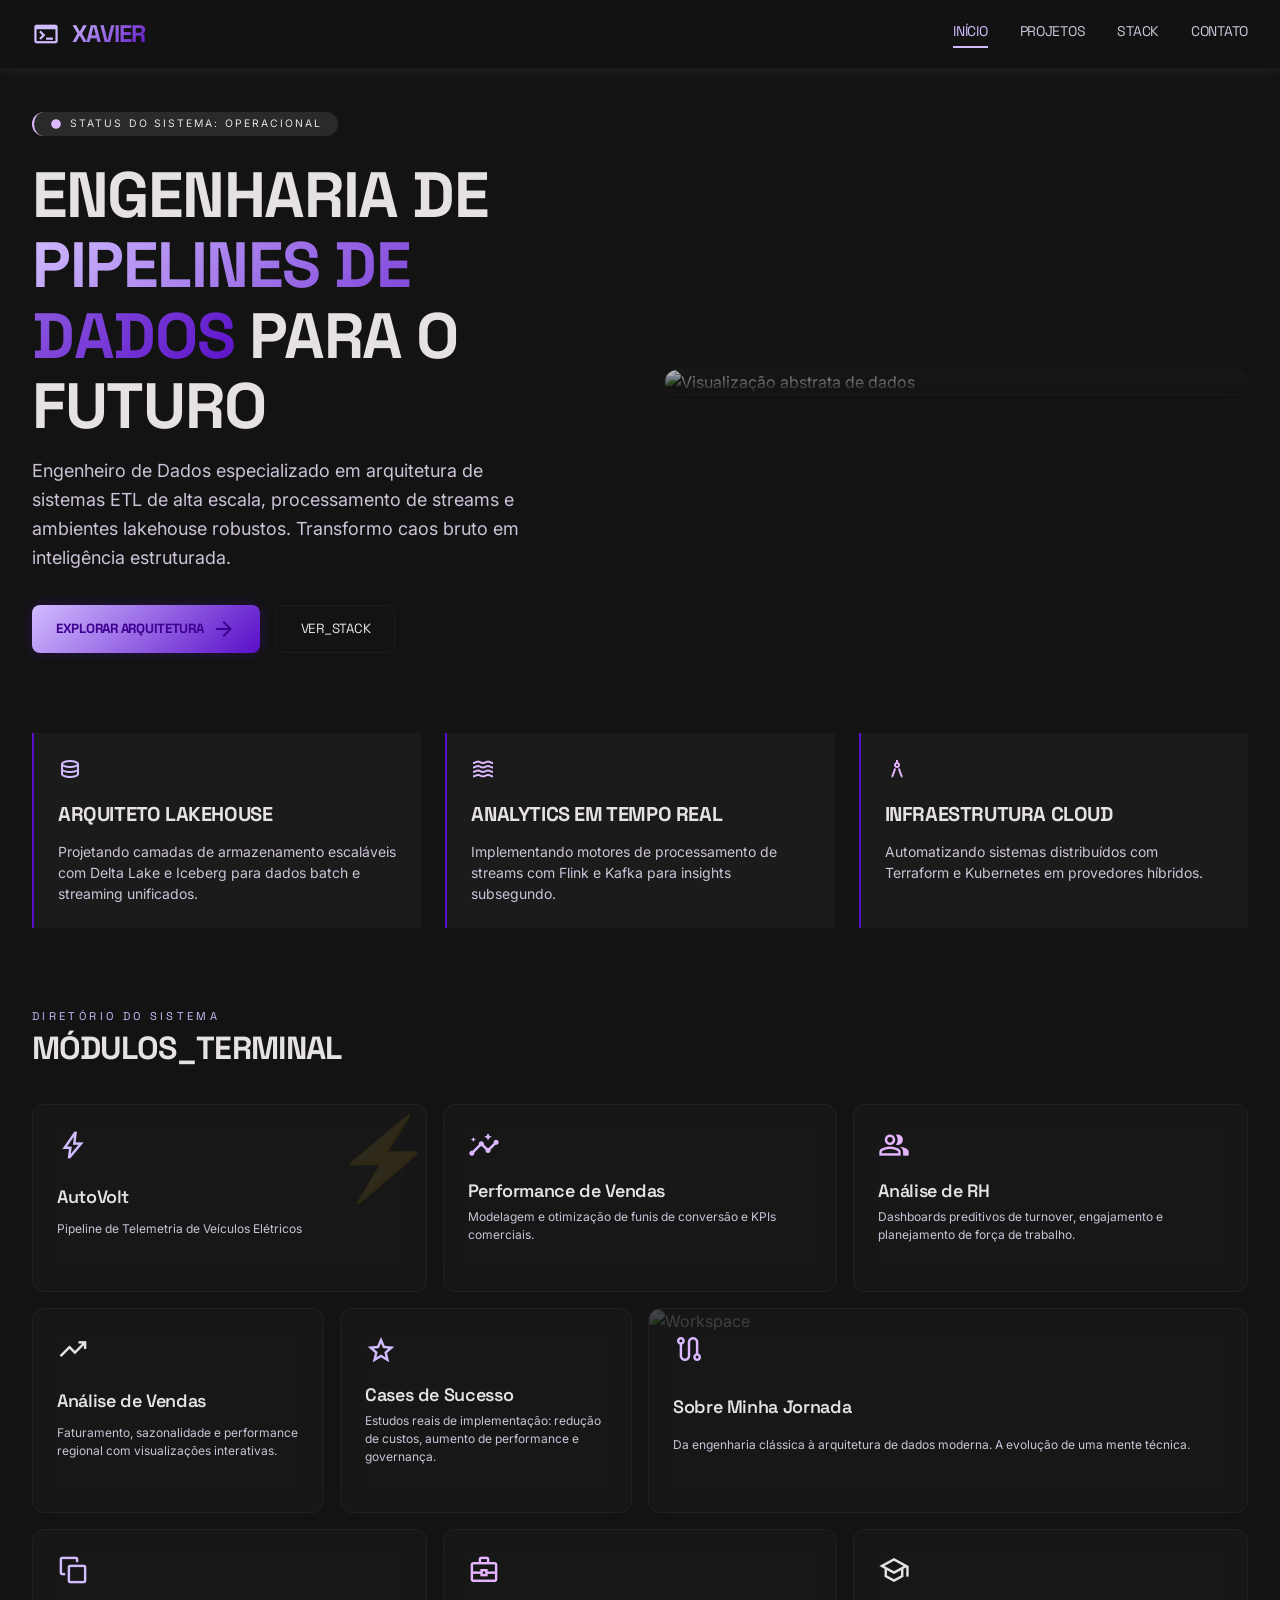
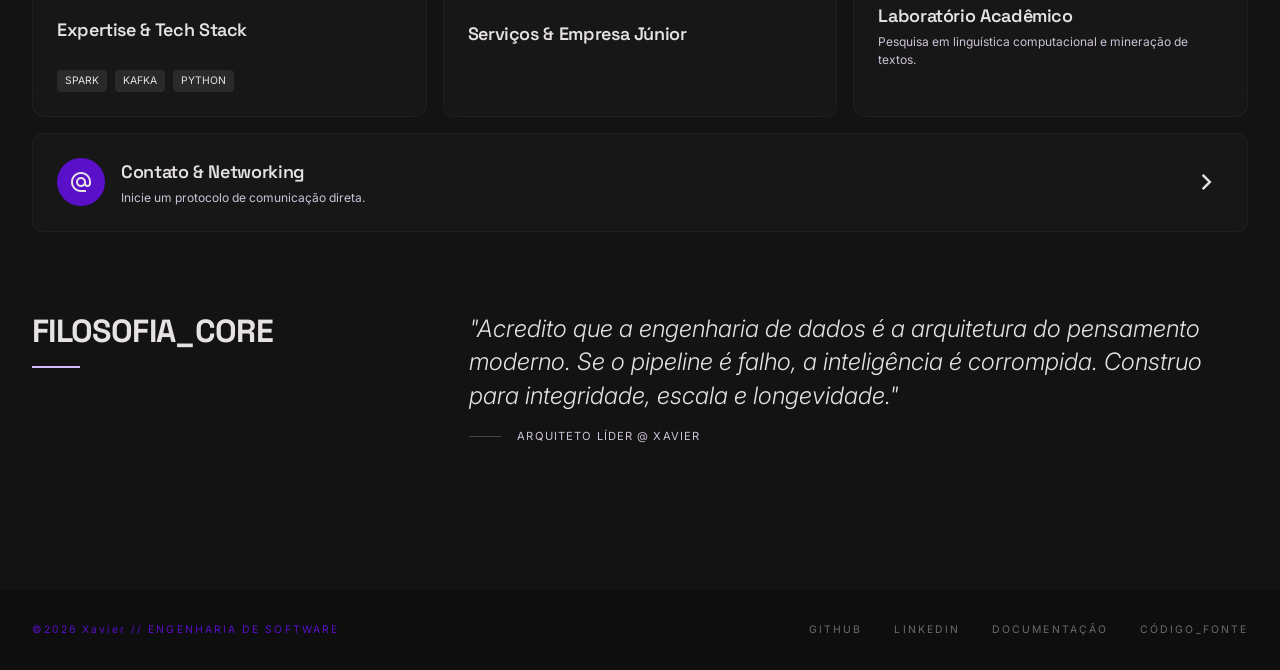
==== pages/index.html @ 24b543d3 "Paginas do portifolio" ====
<!DOCTYPE html>
<html lang="pt-BR" class="dark-theme">
<head>
  <meta charset="UTF-8">
  <meta name="viewport" content="width=device-width, initial-scale=1.0, viewport-fit=cover">
  <title>Xavier // Portfólio de Engenharia de Dados</title>
  <!-- Google Fonts + Material Icons -->
  <link href="https://fonts.googleapis.com/css2?family=Inter:wght@300;400;500;600;700&family=Space+Grotesk:wght@300;400;500;600;700&display=swap" rel="stylesheet">
  <link href="https://fonts.googleapis.com/css2?family=Material+Symbols+Outlined:wght,FILL@100..700,0..1&display=swap" rel="stylesheet">
  <link rel="stylesheet" href="../styles/styles-index.css">
</head>
<body>

  <!-- TOP APP BAR -->
  <header class="top-bar">
    <div class="container">
      <div class="logo-area">
        <span class="material-symbols-outlined neon-icon">terminal</span>
        <span class="logo-text">Xavier</span>
      </div>
      <nav class="desktop-nav">
        <a href="#" class="nav-link active">Início</a>
        <a href="#" class="nav-link">Projetos</a>
        <a href="../pages/stack.html" class="nav-link">Stack</a>
        <a href="#" class="nav-link">Contato</a>
      </nav>
    </div>
  </header>

  <!-- MAIN CONTENT (com espaço para sidebar direita no desktop) -->
  <div class="layout-wrapper">
    <main class="main-content">
      <!-- Hero Section -->
      <section class="hero">
        <div class="hero-text">
          <div class="status-badge">
            <span class="material-symbols-outlined status-dot">circle</span>
            <span>Status do Sistema: Operacional</span>
          </div>
          <h1 class="hero-title">
            ENGENHARIA DE <span class="gradient-text">PIPELINES DE DADOS</span> PARA O FUTURO
          </h1>
          <p class="hero-description">
            Engenheiro de Dados especializado em arquitetura de sistemas ETL de alta escala, processamento de streams e ambientes lakehouse robustos. Transformo caos bruto em inteligência estruturada.
          </p>
          <div class="hero-buttons">
            <button class="btn-primary">
              EXPLORAR ARQUITETURA <span class="material-symbols-outlined">arrow_forward</span>
            </button>
            <button class="btn-secondary">VER_STACK</button>
          </div>
        </div>
        <div class="hero-image">
          <div class="glass-image">
            <img src="https://lh3.googleusercontent.com/aida-public/[base64]" alt="Visualização abstrata de dados">
            <div class="image-overlay"></div>
          </div>
        </div>
      </section>

      <!-- Expertise Cards -->
      <section class="expertise">
        <div class="card-expertise">
          <span class="material-symbols-outlined icon-primary">database</span>
          <h3>ARQUITETO LAKEHOUSE</h3>
          <p>Projetando camadas de armazenamento escaláveis com Delta Lake e Iceberg para dados batch e streaming unificados.</p>
        </div>
        <div class="card-expertise">
          <span class="material-symbols-outlined icon-secondary">waves</span>
          <h3>ANALYTICS EM TEMPO REAL</h3>
          <p>Implementando motores de processamento de streams com Flink e Kafka para insights subsegundo.</p>
        </div>
        <div class="card-expertise">
          <span class="material-symbols-outlined icon-tertiary">architecture</span>
          <h3>INFRAESTRUTURA CLOUD</h3>
          <p>Automatizando sistemas distribuídos com Terraform e Kubernetes em provedores híbridos.</p>
        </div>
      </section>

      <!-- Bento Grid Projects -->
      <section class="bento-section">
        <div class="section-header">
          <div>
            <p class="section-label">Diretório do Sistema</p>
            <h2 class="section-title">MÓDULOS_TERMINAL</h2>
          </div>
        </div>
        <div class="bento-grid">
          <!-- Project 1 - AutoVolt (mantido) -->
          <a href="#" class="bento-card card-1">
            <div class="card-bg-icon">⚡</div>
            <span class="material-symbols-outlined card-icon icon-primary">bolt</span>
            <h4>AutoVolt</h4>
            <p>Pipeline de Telemetria de Veículos Elétricos</p>
            <span class="card-hover-text">EXEC_INIT()</span>
          </a>
          <!-- Project 2 - Análise de Performance de Vendas -->
          <a href="#" class="bento-card card-2">
            <span class="material-symbols-outlined card-icon icon-secondary">insights</span>
            <h4>Performance de Vendas</h4>
            <p>Modelagem e otimização de funis de conversão e KPIs comerciais.</p>
            <span class="card-hover-text">LOAD_ASSETS()</span>
          </a>
          <!-- Project 3 - Análise de RH -->
          <a href="#" class="bento-card card-3">
            <span class="material-symbols-outlined card-icon icon-tertiary">group</span>
            <h4>Análise de RH</h4>
            <p>Dashboards preditivos de turnover, engajamento e planejamento de força de trabalho.</p>
            <span class="card-hover-text">RUN_FLOW()</span>
          </a>
          <!-- Project 4 - Análise de Vendas (geral) -->
          <a href="#" class="bento-card card-4">
            <span class="material-symbols-outlined card-icon">trending_up</span>
            <h4>Análise de Vendas</h4>
            <p>Faturamento, sazonalidade e performance regional com visualizações interativas.</p>
            <span class="card-hover-text">DB_QUERY()</span>
          </a>
          <!-- Project 5 - Cases de Sucesso -->
          <a href="#" class="bento-card card-5">
            <span class="material-symbols-outlined card-icon icon-primary">star</span>
            <h4>Cases de Sucesso</h4>
            <p>Estudos reais de implementação: redução de custos, aumento de performance e governança.</p>
            <span class="card-hover-text">EXP_MODE()</span>
          </a>
          <!-- About Journey (large) -->
          <a href="#" class="bento-card card-6">
            <img src="https://lh3.googleusercontent.com/aida-public/[base64]" alt="Workspace" class="card-bg-img">
            <span class="material-symbols-outlined card-icon icon-secondary">route</span>
            <h4>Sobre Minha Jornada</h4>
            <p>Da engenharia clássica à arquitetura de dados moderna. A evolução de uma mente técnica.</p>
            <span class="card-hover-text">READ_HISTORY()</span>
          </a>
          <!-- Tech Stack -->
          <a href="../pages/stack.html" class="bento-card card-7">
            <span class="material-symbols-outlined card-icon icon-primary">stack</span>
            <h4>Expertise & Tech Stack</h4>
            <div class="tech-tags">
              <span>SPARK</span><span>KAFKA</span><span>PYTHON</span>
            </div>
          </a>
          <!-- Junior Enterprise -->
          <a href="#" class="bento-card card-8">
            <span class="material-symbols-outlined card-icon icon-tertiary">business_center</span>
            <h4>Serviços & Empresa Júnior</h4>
            <span class="card-hover-text">B2B_CONSULTING()</span>
          </a>
          <!-- Academic Lab -->
          <a href="#" class="bento-card card-9">
            <span class="material-symbols-outlined card-icon">school</span>
            <h4>Laboratório Acadêmico</h4>
            <p>Pesquisa em linguística computacional e mineração de textos.</p>
            <span class="card-hover-text">THESIS_01()</span>
          </a>
          <!-- Contact (full width) -->
          <a href="#" class="bento-card card-10">
            <div class="contact-block">
              <div class="contact-icon-bg">
                <span class="material-symbols-outlined">alternate_email</span>
              </div>
              <div>
                <h4>Contato & Networking</h4>
                <p>Inicie um protocolo de comunicação direta.</p>
              </div>
            </div>
            <span class="material-symbols-outlined arrow-icon">chevron_right</span>
          </a>
        </div>
      </section>

      <!-- Personal Statement -->
      <section class="statement">
        <div class="statement-left">
          <h3>FILOSOFIA_CORE</h3>
          <div class="divider"></div>
        </div>
        <div class="statement-right">
          <p class="quote">"Acredito que a engenharia de dados é a arquitetura do pensamento moderno. Se o pipeline é falho, a inteligência é corrompida. Construo para integridade, escala e longevidade."</p>
          <div class="signature">
            <span class="line"></span>
            Arquiteto Líder @ XAVIER
          </div>
        </div>
      </section>
    </main>

  </div>

  <!-- FOOTER -->
  <footer class="footer">
    <div class="footer-container">
      <div class="copyright">©2026 Xavier // ENGENHARIA DE SOFTWARE</div>
      <div class="footer-links">
        <a href="#">GitHub</a>
        <a href="#">LinkedIn</a>
        <a href="#">Documentação</a>
        <a href="#">Código_Fonte</a>
      </div>
    </div>
  </footer>

</body>
</html>
---- styles/styles-index.css ----
/* ===== NEON_ARCHITECT - DESIGN SYSTEM ===== */
* {
  margin: 0;
  padding: 0;
  box-sizing: border-box;
}

:root {
  --background: #131313;
  --on-surface: #e5e2e1;
  --surface-variant: #353534;
  --surface-container: #201f1f;
  --surface-container-high: #2a2a2a;
  --surface-container-low: #1c1b1b;
  --surface-container-lowest: #0e0e0e;
  --primary: #d1bcff;
  --primary-container: #5a0fc8;
  --secondary: #dcb8ff;
  --tertiary: #e5b5ff;
  --outline-variant: #4a4455;
  --outline: #958da0;
  --on-surface-variant: #ccc3d7;
  --on-primary: #3d0090;
  --on-secondary: #480081;
  --error: #ffb4ab;
}

body {
  background-color: var(--background);
  color: var(--on-surface);
  font-family: 'Inter', sans-serif;
  line-height: 1.5;
  overflow-x: hidden;
}

h1, h2, h3, h4, .logo-text, .nav-link, .section-label, .btn-primary, .btn-secondary {
  font-family: 'Space Grotesk', monospace;
  letter-spacing: -0.02em;
}

/* ===== TOP BAR ===== */
.top-bar {
  position: fixed;
  top: 0;
  width: 100%;
  z-index: 100;
  background: rgba(19, 19, 19, 0.8);
  backdrop-filter: blur(12px);
  border-bottom: 1px solid rgba(74, 68, 85, 0.2);
  box-shadow: 0 0 15px rgba(220, 184, 255, 0.1);
}

.container {
  max-width: 1280px;
  margin: 0 auto;
  display: flex;
  justify-content: space-between;
  align-items: center;
  padding: 1rem 2rem;
}

.logo-area {
  display: flex;
  align-items: center;
  gap: 0.75rem;
}

.neon-icon {
  color: var(--primary);
  font-size: 1.75rem;
}

.logo-text {
  font-size: 1.5rem;
  font-weight: 700;
  background: linear-gradient(135deg, var(--primary), var(--primary-container));
  background-clip: text;
  -webkit-background-clip: text;
  color: transparent;
  text-transform: uppercase;
  letter-spacing: -0.03em;
}

.desktop-nav {
  display: flex;
  gap: 2rem;
}

.nav-link {
  color: var(--on-surface-variant);
  text-decoration: none;
  font-size: 0.875rem;
  text-transform: uppercase;
  transition: color 0.2s;
}

.nav-link.active {
  color: var(--primary);
  border-bottom: 2px solid var(--primary);
  padding-bottom: 0.25rem;
}

.nav-link:hover {
  color: var(--primary);
}

.menu-button {
  background: transparent;
  border: 1px solid rgba(74, 68, 85, 0.2);
  padding: 0.25rem 1rem;
  border-radius: 0.25rem;
  color: var(--primary);
  font-family: 'Space Grotesk', monospace;
  font-size: 0.75rem;
  text-transform: uppercase;
  cursor: pointer;
  transition: all 0.2s;
}

.menu-button:hover {
  background: rgba(42, 42, 42, 0.5);
}

.mobile-menu-icon {
  display: none;
  background: none;
  border: none;
  color: var(--primary);
  cursor: pointer;
}

/* ===== LAYOUT (with sidebar) ===== */
.layout-wrapper {
  display: flex;
  max-width: 1600px;
  margin: 0 auto;
  padding-top: 5rem;
  position: relative;
}

.main-content {
  flex: 1;
  padding: 2rem 2rem 4rem;
  transition: margin-right 0.3s;
}

/* ===== SIDEBAR (right) ===== */
.sidebar {
  width: 320px;
  background: var(--surface-container-lowest);
  border-left: 1px solid rgba(74, 68, 85, 0.2);
  height: calc(100vh - 5rem);
  position: sticky;
  top: 5rem;
  overflow-y: auto;
  transition: transform 0.3s cubic-bezier(0.2, 0.9, 0.4, 1.1);
}

.sidebar-inner {
  padding: 2rem;
  height: 100%;
  display: flex;
  flex-direction: column;
}

.sidebar-header {
  display: flex;
  justify-content: space-between;
  align-items: center;
  margin-bottom: 2rem;
}

.sidebar-header h2 {
  color: var(--primary);
  font-size: 0.9rem;
  letter-spacing: 0.1em;
  font-weight: bold;
}

.close-sidebar {
  color: var(--outline);
  cursor: pointer;
  display: none;
}

.sidebar-nav {
  flex: 1;
  display: flex;
  flex-direction: column;
  gap: 0.5rem;
}

.sidebar-link {
  display: flex;
  align-items: center;
  gap: 1rem;
  padding: 0.75rem 1rem;
  color: var(--on-surface-variant);
  text-decoration: none;
  font-size: 0.7rem;
  text-transform: uppercase;
  letter-spacing: 0.05em;
  transition: all 0.2s;
  border-radius: 0.25rem;
}

.sidebar-link:hover {
  background: var(--surface-container-low);
  padding-left: 1.5rem;
}

.sidebar-link.active {
  background: var(--surface-container-high);
  color: var(--primary);
  border-left: 3px solid var(--secondary);
}

.sidebar-footer {
  margin-top: auto;
  padding-top: 1.5rem;
  border-top: 1px solid rgba(74, 68, 85, 0.1);
}

.session-box {
  background: var(--surface-container-lowest);
  padding: 1rem;
  border-radius: 0.5rem;
  border: 1px solid rgba(74, 68, 85, 0.1);
}

.session-box p {
  font-size: 0.65rem;
  color: var(--on-surface-variant);
  margin-bottom: 0.5rem;
}

.session-status {
  display: flex;
  align-items: center;
  gap: 0.5rem;
  font-family: monospace;
  font-size: 0.7rem;
  color: var(--primary);
}

.green-dot {
  width: 8px;
  height: 8px;
  background: #10b981;
  border-radius: 50%;
  box-shadow: 0 0 6px #10b981;
}

/* ===== HERO SECTION ===== */
.hero {
  display: grid;
  grid-template-columns: 1fr 1fr;
  gap: 3rem;
  margin-bottom: 5rem;
  align-items: center;
}

.status-badge {
  display: inline-flex;
  align-items: center;
  gap: 0.5rem;
  background: var(--surface-container-high);
  padding: 0.25rem 1rem;
  border-radius: 999px;
  border-left: 2px solid var(--secondary);
  margin-bottom: 1.5rem;
  font-size: 0.65rem;
  text-transform: uppercase;
  letter-spacing: 0.2em;
}

.status-dot {
  font-size: 0.75rem;
  color: var(--secondary);
  font-variation-settings: 'FILL' 1;
}

.hero-title {
  font-size: clamp(2.5rem, 6vw, 4rem);
  font-weight: 700;
  line-height: 1.1;
  letter-spacing: -0.02em;
  margin-bottom: 1rem;
}

.gradient-text {
  background: linear-gradient(135deg, var(--primary), var(--primary-container));
  background-clip: text;
  -webkit-background-clip: text;
  color: transparent;
}

.hero-description {
  font-size: 1.125rem;
  color: var(--on-surface-variant);
  max-width: 90%;
  margin-bottom: 2rem;
  line-height: 1.6;
}

.hero-buttons {
  display: flex;
  gap: 1rem;
  flex-wrap: wrap;
}

.btn-primary {
  background: linear-gradient(135deg, var(--primary), var(--primary-container));
  color: var(--on-primary);
  border: none;
  padding: 0.75rem 1.5rem;
  border-radius: 0.5rem;
  font-weight: bold;
  display: flex;
  align-items: center;
  gap: 0.5rem;
  cursor: pointer;
  transition: transform 0.1s;
  box-shadow: 0 0 12px rgba(90, 15, 200, 0.3);
}

.btn-primary:active {
  transform: scale(0.98);
}

.btn-secondary {
  background: transparent;
  border: 1px solid rgba(74, 68, 85, 0.2);
  padding: 0.75rem 1.5rem;
  border-radius: 0.5rem;
  color: var(--on-surface);
  cursor: pointer;
  transition: all 0.2s;
}

.btn-secondary:hover {
  background: rgba(255, 255, 255, 0.05);
}

.glass-image {
  position: relative;
  border-radius: 1rem;
  overflow: hidden;
  background: rgba(32, 31, 31, 0.4);
  backdrop-filter: blur(12px);
  border: 1px solid rgba(74, 68, 85, 0.1);
}

.glass-image img {
  width: 100%;
  height: auto;
  display: block;
  mix-blend-mode: lighten;
  opacity: 0.8;
  transition: transform 0.5s;
}

.glass-image:hover img {
  transform: scale(1.05);
}

.image-overlay {
  position: absolute;
  inset: 0;
  background: linear-gradient(to top, var(--background), transparent);
}

/* Expertise Cards */
.expertise {
  display: grid;
  grid-template-columns: repeat(3, 1fr);
  gap: 1.5rem;
  margin-bottom: 5rem;
}

.card-expertise {
  background: var(--surface-container-low);
  padding: 1.5rem;
  border-left: 2px solid var(--primary-container);
}

.card-expertise h3 {
  font-size: 1.25rem;
  margin: 0.75rem 0;
}

.card-expertise p {
  font-size: 0.875rem;
  color: var(--on-surface-variant);
}

.icon-primary { color: var(--primary); }
.icon-secondary { color: var(--secondary); }
.icon-tertiary { color: var(--tertiary); }

/* Bento Grid */
.bento-section {
  margin-bottom: 5rem;
}

.section-header {
  margin-bottom: 2rem;
}

.section-label {
  font-size: 0.7rem;
  letter-spacing: 0.3em;
  color: var(--primary);
  text-transform: uppercase;
}

.section-title {
  font-size: 2rem;
  font-weight: 700;
}

.bento-grid {
  display: grid;
  grid-template-columns: repeat(12, 1fr);
  gap: 1rem;
  auto-rows: minmax(180px, auto);
}

.bento-card {
  background: rgba(32, 31, 31, 0.4);
  backdrop-filter: blur(12px);
  border: 1px solid rgba(74, 68, 85, 0.2);
  border-radius: 0.75rem;
  padding: 1.5rem;
  text-decoration: none;
  color: inherit;
  transition: all 0.25s;
  position: relative;
  overflow: hidden;
  display: flex;
  flex-direction: column;
  justify-content: space-between;
}

.bento-card:hover {
  border-color: rgba(209, 188, 255, 0.5);
  box-shadow: 0 0 15px rgba(220, 184, 255, 0.15);
}

.card-1 { grid-column: span 4; }
.card-2 { grid-column: span 4; }
.card-3 { grid-column: span 4; }
.card-4 { grid-column: span 3; }
.card-5 { grid-column: span 3; }
.card-6 { grid-column: span 6; position: relative; }
.card-7 { grid-column: span 4; }
.card-8 { grid-column: span 4; }
.card-9 { grid-column: span 4; }
.card-10 { grid-column: span 12; flex-direction: row; align-items: center; }

.card-icon {
  font-size: 2rem;
  margin-bottom: 1rem;
}

.bento-card h4 {
  font-size: 1.125rem;
  font-weight: 600;
  margin-bottom: 0.25rem;
}

.bento-card p {
  font-size: 0.75rem;
  color: var(--on-surface-variant);
}

.card-hover-text {
  font-size: 0.6rem;
  text-transform: uppercase;
  letter-spacing: 0.1em;
  opacity: 0;
  transition: opacity 0.2s;
  margin-top: 0.5rem;
}

.bento-card:hover .card-hover-text {
  opacity: 1;
}

.card-bg-icon {
  position: absolute;
  right: -0.5rem;
  top: -0.5rem;
  font-size: 5rem;
  opacity: 0.1;
}

.card-bg-img {
  position: absolute;
  inset: 0;
  width: 100%;
  height: 100%;
  object-fit: cover;
  opacity: 0.2;
  transition: transform 0.5s;
  z-index: 0;
}

.bento-card:hover .card-bg-img {
  transform: scale(1.05);
}

.tech-tags {
  display: flex;
  gap: 0.5rem;
  margin-top: 0.5rem;
}
.tech-tags span {
  background: var(--surface-container-high);
  padding: 0.2rem 0.5rem;
  font-size: 0.65rem;
  border-radius: 0.25rem;
}

.contact-block {
  display: flex;
  align-items: center;
  gap: 1rem;
}

.contact-icon-bg {
  width: 3rem;
  height: 3rem;
  background: var(--primary-container);
  border-radius: 999px;
  display: flex;
  align-items: center;
  justify-content: center;
}

.arrow-icon {
  margin-left: auto;
  font-size: 2rem;
  transition: transform 0.2s;
}

.bento-card:hover .arrow-icon {
  transform: translateX(0.5rem);
}

/* Statement */
.statement {
  display: grid;
  grid-template-columns: 1fr 2fr;
  gap: 3rem;
  margin-bottom: 3rem;
}

.statement-left h3 {
  font-size: 2rem;
  font-weight: 700;
  line-height: 1.2;
}

.divider {
  width: 3rem;
  height: 2px;
  background: var(--primary);
  margin-top: 1rem;
}

.quote {
  font-size: 1.5rem;
  font-style: italic;
  font-weight: 300;
  color: var(--on-surface);
  line-height: 1.4;
  margin-bottom: 1rem;
}

.signature {
  display: flex;
  align-items: center;
  gap: 1rem;
  font-size: 0.7rem;
  text-transform: uppercase;
  letter-spacing: 0.1em;
  color: var(--on-surface-variant);
}

.signature .line {
  width: 2rem;
  height: 1px;
  background: var(--outline-variant);
}

/* Footer */
.footer {
  background: var(--surface-container-lowest);
  border-top: 1px solid rgba(74, 68, 85, 0.1);
  padding: 2rem 0;
  margin-top: 2rem;
}

.footer-container {
  max-width: 1280px;
  margin: 0 auto;
  display: flex;
  justify-content: space-between;
  align-items: center;
  padding: 0 2rem;
  flex-wrap: wrap;
  gap: 1rem;
}

.copyright {
  color: var(--primary-container);
  font-size: 0.65rem;
  letter-spacing: 0.2em;
}

.footer-links {
  display: flex;
  gap: 2rem;
}
.footer-links a {
  color: #6b6b6b;
  text-decoration: none;
  font-size: 0.65rem;
  text-transform: uppercase;
  letter-spacing: 0.2em;
  transition: color 0.2s;
}
.footer-links a:hover {
  color: var(--secondary);
}

/* Drawer Overlay */
.drawer-overlay {
  position: fixed;
  inset: 0;
  background: rgba(0,0,0,0.6);
  backdrop-filter: blur(3px);
  z-index: 200;
  display: none;
}

.drawer-overlay.active {
  display: block;
}

/* Responsive */
@media (max-width: 1024px) {
  .sidebar {
    position: fixed;
    right: 0;
    top: 0;
    height: 100vh;
    z-index: 300;
    transform: translateX(100%);
    box-shadow: -5px 0 30px rgba(0,0,0,0.5);
  }
  .sidebar.open {
    transform: translateX(0);
  }
  .close-sidebar {
    display: block;
  }
  .desktop-nav {
    display: none;
  }
  .mobile-menu-icon {
    display: block;
  }
  .menu-button {
    display: none;
  }
  .hero {
    grid-template-columns: 1fr;
  }
  .bento-grid {
    grid-template-columns: repeat(6, 1fr);
  }
  .card-1, .card-2, .card-3, .card-4, .card-5, .card-6, .card-7, .card-8, .card-9 {
    grid-column: span 3;
  }
  .card-10 {
    grid-column: span 6;
  }
  .statement {
    grid-template-columns: 1fr;
    gap: 1.5rem;
  }
  .expertise {
    grid-template-columns: 1fr;
  }
}

@media (max-width: 768px) {
  .bento-grid {
    grid-template-columns: 1fr;
  }
  .bento-card {
    grid-column: span 1 !important;
  }
  .container {
    padding: 0.75rem 1rem;
  }
  .main-content {
    padding: 1rem;
  }
  .hero-title {
    font-size: 2rem;
  }
}
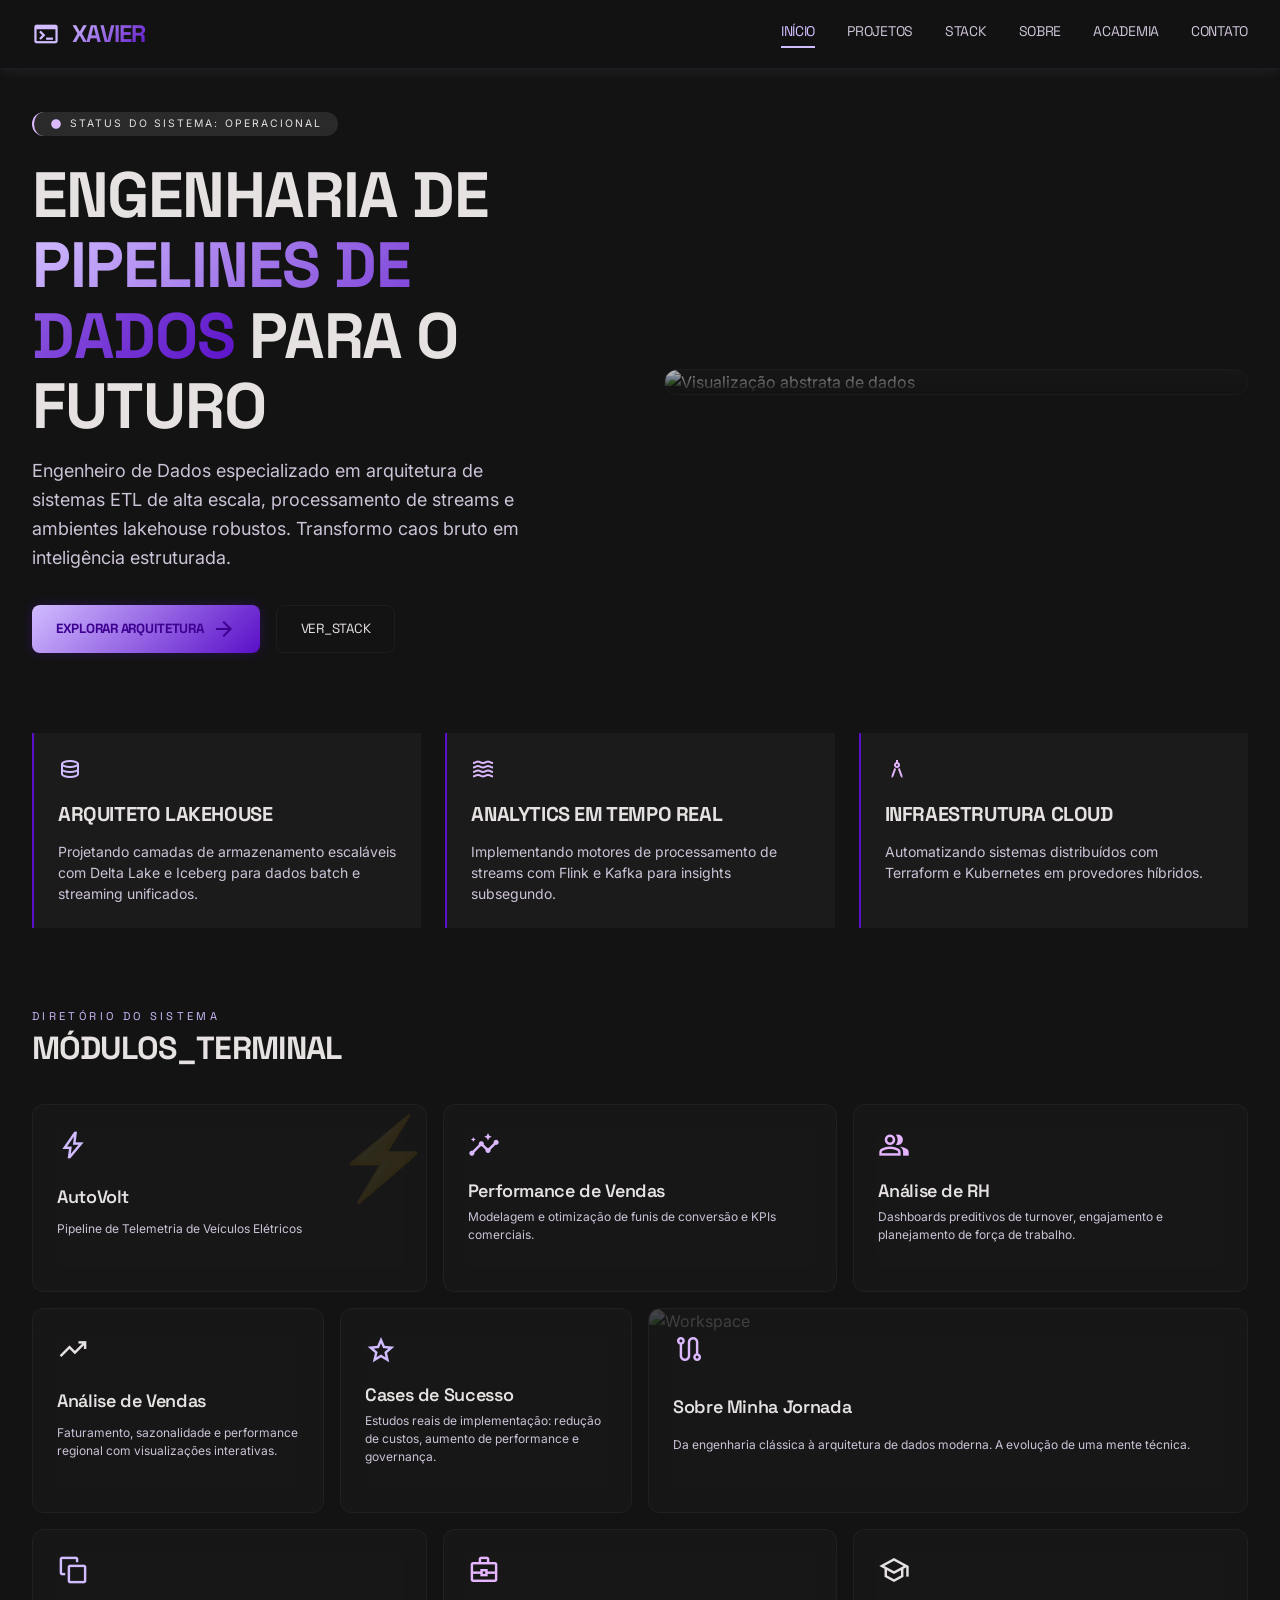
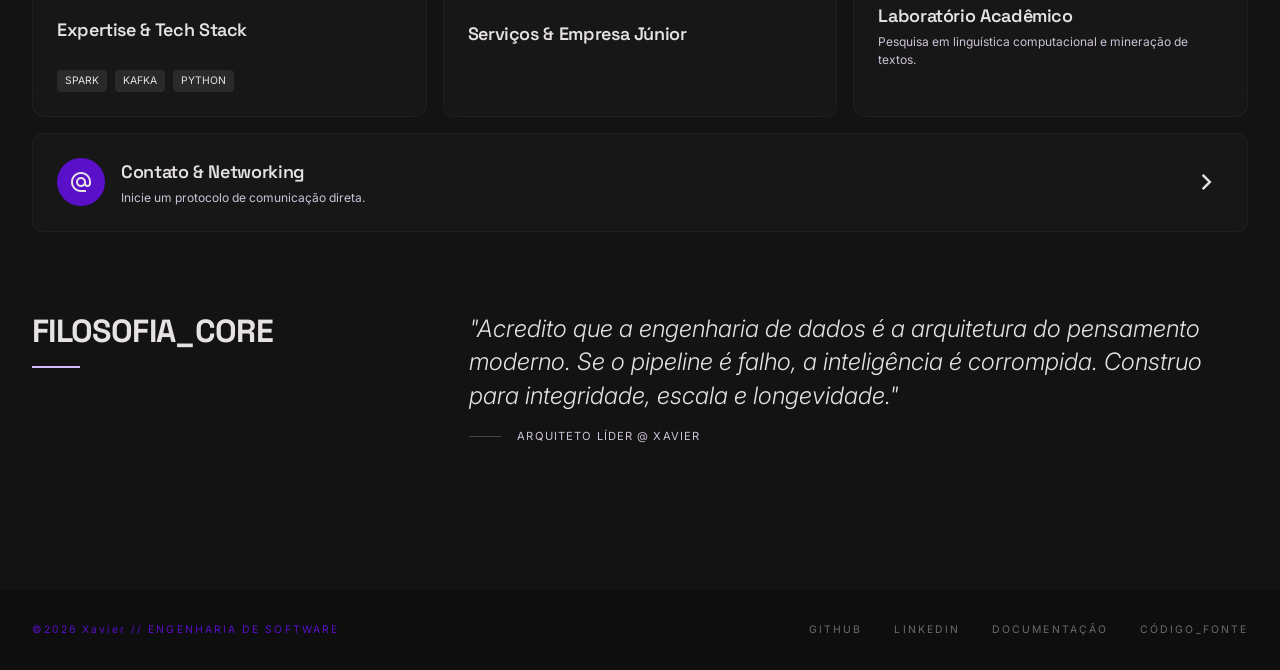
==== commit 83c8232c: "Padronização navbar top-bar (page sobre quebrou)" ====
--- a/pages/index.html
+++ b/pages/index.html
@@ -8,6 +8,7 @@
   <link href="https://fonts.googleapis.com/css2?family=Inter:wght@300;400;500;600;700&family=Space+Grotesk:wght@300;400;500;600;700&display=swap" rel="stylesheet">
   <link href="https://fonts.googleapis.com/css2?family=Material+Symbols+Outlined:wght,FILL@100..700,0..1&display=swap" rel="stylesheet">
   <link rel="stylesheet" href="../styles/styles-index.css">
+  <link rel="stylesheet" href="../styles/styles-navbar-top.css">
 </head>
 <body>
 
@@ -19,10 +20,12 @@
         <span class="logo-text">Xavier</span>
       </div>
       <nav class="desktop-nav">
-        <a href="#" class="nav-link active">Início</a>
-        <a href="#" class="nav-link">Projetos</a>
-        <a href="../pages/stack.html" class="nav-link">Stack</a>
-        <a href="#" class="nav-link">Contato</a>
+        <a href="index.html" class="nav-link active">Início</a>
+        <a href="cases.html" class="nav-link">Projetos</a>
+        <a href="stack.html" class="nav-link">Stack</a>
+        <a href="about.html" class="nav-link">Sobre</a>
+        <a href="academic.html" class="nav-link">Academia</a>
+        <a href="contact.html" class="nav-link">Contato</a>
       </nav>
     </div>
   </header>
--- a/styles/styles-index.css
+++ b/styles/styles-index.css
@@ -38,96 +38,6 @@
   letter-spacing: -0.02em;
 }
 
-/* ===== TOP BAR ===== */
-.top-bar {
-  position: fixed;
-  top: 0;
-  width: 100%;
-  z-index: 100;
-  background: rgba(19, 19, 19, 0.8);
-  backdrop-filter: blur(12px);
-  border-bottom: 1px solid rgba(74, 68, 85, 0.2);
-  box-shadow: 0 0 15px rgba(220, 184, 255, 0.1);
-}
-
-.container {
-  max-width: 1280px;
-  margin: 0 auto;
-  display: flex;
-  justify-content: space-between;
-  align-items: center;
-  padding: 1rem 2rem;
-}
-
-.logo-area {
-  display: flex;
-  align-items: center;
-  gap: 0.75rem;
-}
-
-.neon-icon {
-  color: var(--primary);
-  font-size: 1.75rem;
-}
-
-.logo-text {
-  font-size: 1.5rem;
-  font-weight: 700;
-  background: linear-gradient(135deg, var(--primary), var(--primary-container));
-  background-clip: text;
-  -webkit-background-clip: text;
-  color: transparent;
-  text-transform: uppercase;
-  letter-spacing: -0.03em;
-}
-
-.desktop-nav {
-  display: flex;
-  gap: 2rem;
-}
-
-.nav-link {
-  color: var(--on-surface-variant);
-  text-decoration: none;
-  font-size: 0.875rem;
-  text-transform: uppercase;
-  transition: color 0.2s;
-}
-
-.nav-link.active {
-  color: var(--primary);
-  border-bottom: 2px solid var(--primary);
-  padding-bottom: 0.25rem;
-}
-
-.nav-link:hover {
-  color: var(--primary);
-}
-
-.menu-button {
-  background: transparent;
-  border: 1px solid rgba(74, 68, 85, 0.2);
-  padding: 0.25rem 1rem;
-  border-radius: 0.25rem;
-  color: var(--primary);
-  font-family: 'Space Grotesk', monospace;
-  font-size: 0.75rem;
-  text-transform: uppercase;
-  cursor: pointer;
-  transition: all 0.2s;
-}
-
-.menu-button:hover {
-  background: rgba(42, 42, 42, 0.5);
-}
-
-.mobile-menu-icon {
-  display: none;
-  background: none;
-  border: none;
-  color: var(--primary);
-  cursor: pointer;
-}
 
 /* ===== LAYOUT (with sidebar) ===== */
 .layout-wrapper {
--- a/styles/styles-navbar-top.css
+++ b/styles/styles-navbar-top.css
@@ -0,0 +1,89 @@
+/* ===== TOP BAR PADRÃO ===== */
+.top-bar {
+  position: fixed;
+  top: 0;
+  width: 100%;
+  z-index: 100;
+  background: rgba(19, 19, 19, 0.8);
+  backdrop-filter: blur(12px);
+  border-bottom: 1px solid rgba(74, 68, 85, 0.2);
+  box-shadow: 0 0 15px rgba(220, 184, 255, 0.1);
+}
+
+.container {
+  max-width: 1280px;
+  margin: 0 auto;
+  display: flex;
+  justify-content: space-between;
+  align-items: center;
+  padding: 1rem 2rem;
+}
+
+.logo-area {
+  display: flex;
+  align-items: center;
+  gap: 0.75rem;
+}
+
+.neon-icon {
+  color: var(--primary);
+  font-size: 1.75rem;
+}
+
+.logo-text {
+  font-size: 1.5rem;
+  font-weight: 700;
+  background: linear-gradient(135deg, var(--primary), var(--primary-container));
+  background-clip: text;
+  -webkit-background-clip: text;
+  color: transparent;
+  text-transform: uppercase;
+  letter-spacing: -0.03em;
+  font-family: 'Space Grotesk', monospace;
+}
+
+.desktop-nav {
+  display: flex;
+  gap: 2rem;
+}
+
+.nav-link {
+  color: var(--on-surface-variant);
+  text-decoration: none;
+  font-size: 0.875rem;
+  text-transform: uppercase;
+  font-family: 'Space Grotesk', monospace;
+  transition: color 0.2s;
+}
+
+.nav-link.active {
+  color: var(--primary);
+  border-bottom: 2px solid var(--primary);
+  padding-bottom: 0.25rem;
+}
+
+.nav-link:hover {
+  color: var(--primary);
+}
+
+/* Botão mobile (menu sanduíche) – opcional, mas recomendado */
+.mobile-menu-icon {
+  display: none;
+  background: none;
+  border: none;
+  color: var(--primary);
+  cursor: pointer;
+}
+
+/* Responsivo */
+@media (max-width: 1024px) {
+  .desktop-nav {
+    display: none;
+  }
+  .mobile-menu-icon {
+    display: block;
+  }
+  .container {
+    padding: 0.75rem 1rem;
+  }
+}
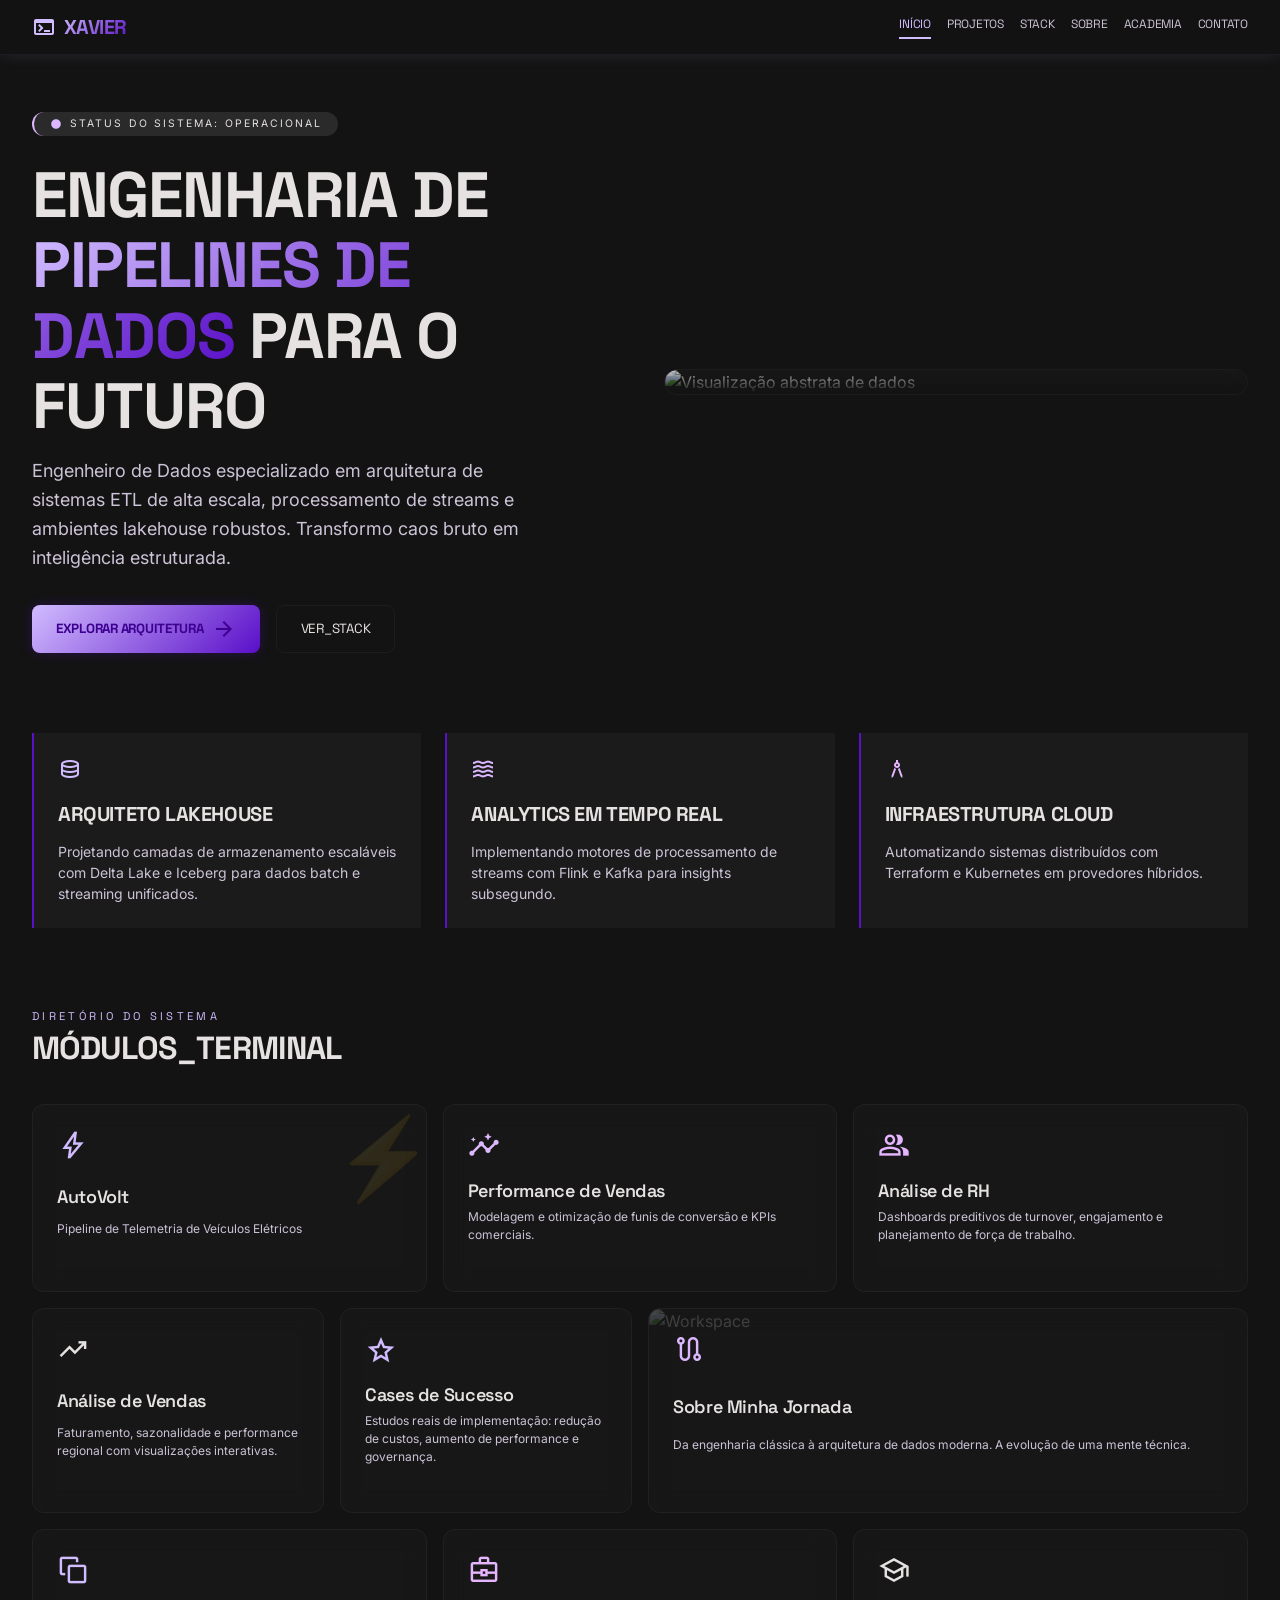
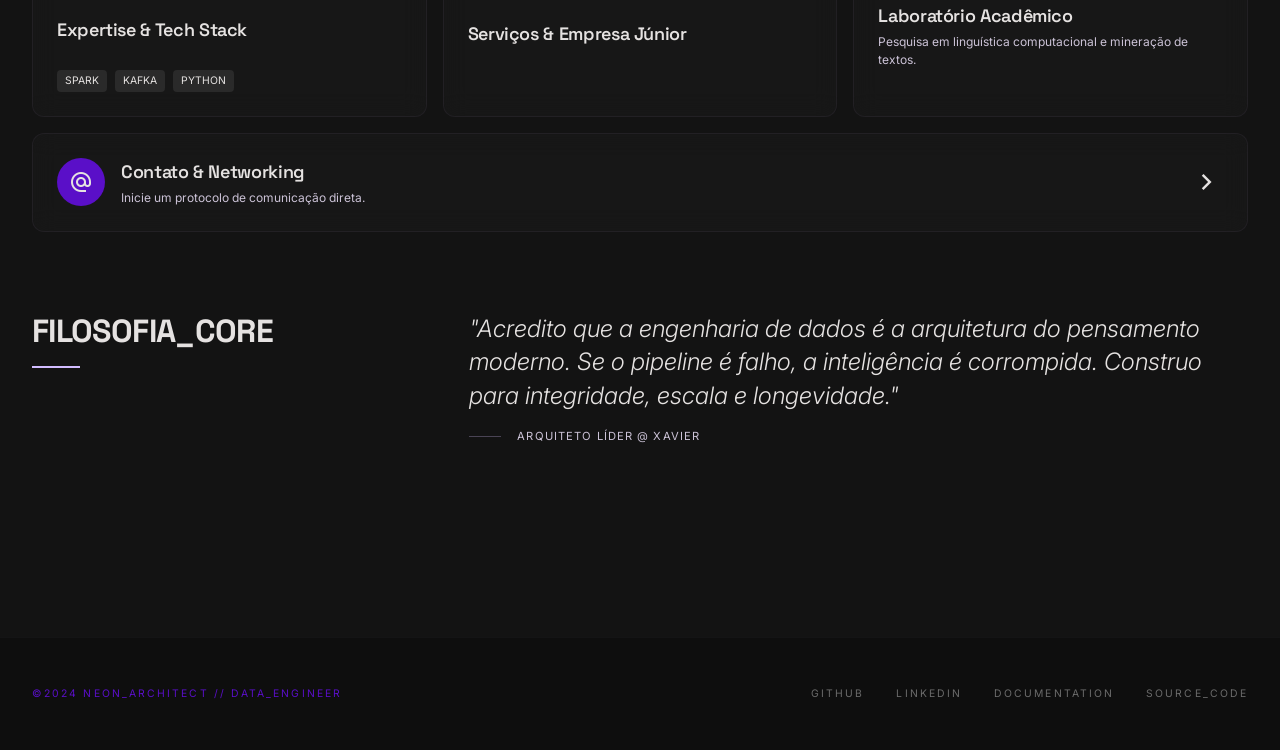
==== commit 3ad0e5eb: "padronização footer" ====
--- a/pages/index.html
+++ b/pages/index.html
@@ -9,6 +9,7 @@
   <link href="https://fonts.googleapis.com/css2?family=Material+Symbols+Outlined:wght,FILL@100..700,0..1&display=swap" rel="stylesheet">
   <link rel="stylesheet" href="../styles/styles-index.css">
   <link rel="stylesheet" href="../styles/styles-navbar-top.css">
+  <link rel="stylesheet" href="../styles/styles-footer.css">
 </head>
 <body>
 
@@ -191,12 +192,12 @@
   <!-- FOOTER -->
   <footer class="footer">
     <div class="footer-container">
-      <div class="copyright">©2026 Xavier // ENGENHARIA DE SOFTWARE</div>
+      <div class="copyright">©2024 NEON_ARCHITECT // DATA_ENGINEER</div>
       <div class="footer-links">
         <a href="#">GitHub</a>
         <a href="#">LinkedIn</a>
-        <a href="#">Documentação</a>
-        <a href="#">Código_Fonte</a>
+        <a href="#">Documentation</a>
+        <a href="#">Source_Code</a>
       </div>
     </div>
   </footer>
--- a/styles/styles-index.css
+++ b/styles/styles-index.css
@@ -54,112 +54,7 @@
   transition: margin-right 0.3s;
 }
 
-/* ===== SIDEBAR (right) ===== */
-.sidebar {
-  width: 320px;
-  background: var(--surface-container-lowest);
-  border-left: 1px solid rgba(74, 68, 85, 0.2);
-  height: calc(100vh - 5rem);
-  position: sticky;
-  top: 5rem;
-  overflow-y: auto;
-  transition: transform 0.3s cubic-bezier(0.2, 0.9, 0.4, 1.1);
-}
-
-.sidebar-inner {
-  padding: 2rem;
-  height: 100%;
-  display: flex;
-  flex-direction: column;
-}
-
-.sidebar-header {
-  display: flex;
-  justify-content: space-between;
-  align-items: center;
-  margin-bottom: 2rem;
-}
-
-.sidebar-header h2 {
-  color: var(--primary);
-  font-size: 0.9rem;
-  letter-spacing: 0.1em;
-  font-weight: bold;
-}
-
-.close-sidebar {
-  color: var(--outline);
-  cursor: pointer;
-  display: none;
-}
-
-.sidebar-nav {
-  flex: 1;
-  display: flex;
-  flex-direction: column;
-  gap: 0.5rem;
-}
-
-.sidebar-link {
-  display: flex;
-  align-items: center;
-  gap: 1rem;
-  padding: 0.75rem 1rem;
-  color: var(--on-surface-variant);
-  text-decoration: none;
-  font-size: 0.7rem;
-  text-transform: uppercase;
-  letter-spacing: 0.05em;
-  transition: all 0.2s;
-  border-radius: 0.25rem;
-}
-
-.sidebar-link:hover {
-  background: var(--surface-container-low);
-  padding-left: 1.5rem;
-}
-
-.sidebar-link.active {
-  background: var(--surface-container-high);
-  color: var(--primary);
-  border-left: 3px solid var(--secondary);
-}
-
-.sidebar-footer {
-  margin-top: auto;
-  padding-top: 1.5rem;
-  border-top: 1px solid rgba(74, 68, 85, 0.1);
-}
-
-.session-box {
-  background: var(--surface-container-lowest);
-  padding: 1rem;
-  border-radius: 0.5rem;
-  border: 1px solid rgba(74, 68, 85, 0.1);
-}
-
-.session-box p {
-  font-size: 0.65rem;
-  color: var(--on-surface-variant);
-  margin-bottom: 0.5rem;
-}
-
-.session-status {
-  display: flex;
-  align-items: center;
-  gap: 0.5rem;
-  font-family: monospace;
-  font-size: 0.7rem;
-  color: var(--primary);
-}
-
-.green-dot {
-  width: 8px;
-  height: 8px;
-  background: #10b981;
-  border-radius: 50%;
-  box-shadow: 0 0 6px #10b981;
-}
+
 
 /* ===== HERO SECTION ===== */
 .hero {
@@ -333,7 +228,6 @@
   display: grid;
   grid-template-columns: repeat(12, 1fr);
   gap: 1rem;
-  auto-rows: minmax(180px, auto);
 }
 
 .bento-card {
@@ -504,87 +398,7 @@
   background: var(--outline-variant);
 }
 
-/* Footer */
-.footer {
-  background: var(--surface-container-lowest);
-  border-top: 1px solid rgba(74, 68, 85, 0.1);
-  padding: 2rem 0;
-  margin-top: 2rem;
-}
-
-.footer-container {
-  max-width: 1280px;
-  margin: 0 auto;
-  display: flex;
-  justify-content: space-between;
-  align-items: center;
-  padding: 0 2rem;
-  flex-wrap: wrap;
-  gap: 1rem;
-}
-
-.copyright {
-  color: var(--primary-container);
-  font-size: 0.65rem;
-  letter-spacing: 0.2em;
-}
-
-.footer-links {
-  display: flex;
-  gap: 2rem;
-}
-.footer-links a {
-  color: #6b6b6b;
-  text-decoration: none;
-  font-size: 0.65rem;
-  text-transform: uppercase;
-  letter-spacing: 0.2em;
-  transition: color 0.2s;
-}
-.footer-links a:hover {
-  color: var(--secondary);
-}
-
-/* Drawer Overlay */
-.drawer-overlay {
-  position: fixed;
-  inset: 0;
-  background: rgba(0,0,0,0.6);
-  backdrop-filter: blur(3px);
-  z-index: 200;
-  display: none;
-}
-
-.drawer-overlay.active {
-  display: block;
-}
-
-/* Responsive */
 @media (max-width: 1024px) {
-  .sidebar {
-    position: fixed;
-    right: 0;
-    top: 0;
-    height: 100vh;
-    z-index: 300;
-    transform: translateX(100%);
-    box-shadow: -5px 0 30px rgba(0,0,0,0.5);
-  }
-  .sidebar.open {
-    transform: translateX(0);
-  }
-  .close-sidebar {
-    display: block;
-  }
-  .desktop-nav {
-    display: none;
-  }
-  .mobile-menu-icon {
-    display: block;
-  }
-  .menu-button {
-    display: none;
-  }
   .hero {
     grid-template-columns: 1fr;
   }
@@ -613,9 +427,6 @@
   .bento-card {
     grid-column: span 1 !important;
   }
-  .container {
-    padding: 0.75rem 1rem;
-  }
   .main-content {
     padding: 1rem;
   }
--- a/styles/styles-navbar-top.css
+++ b/styles/styles-navbar-top.css
@@ -10,28 +10,30 @@
   box-shadow: 0 0 15px rgba(220, 184, 255, 0.1);
 }
 
-.container {
+.top-bar .container {
   max-width: 1280px;
   margin: 0 auto;
   display: flex;
+  flex-wrap: wrap;          /* permite quebra de linha */
   justify-content: space-between;
   align-items: center;
-  padding: 1rem 2rem;
+  gap: 1rem;
+  padding: 0.75rem 2rem;
 }
 
 .logo-area {
   display: flex;
   align-items: center;
-  gap: 0.75rem;
+  gap: 0.5rem;
 }
 
 .neon-icon {
   color: var(--primary);
-  font-size: 1.75rem;
+  font-size: 1.5rem;
 }
 
 .logo-text {
-  font-size: 1.5rem;
+  font-size: 1.25rem;
   font-weight: 700;
   background: linear-gradient(135deg, var(--primary), var(--primary-container));
   background-clip: text;
@@ -44,16 +46,19 @@
 
 .desktop-nav {
   display: flex;
-  gap: 2rem;
+  flex-wrap: wrap;          /* links quebram linha se necessário */
+  gap: 1rem;
+  justify-content: center;
 }
 
 .nav-link {
   color: var(--on-surface-variant);
   text-decoration: none;
-  font-size: 0.875rem;
+  font-size: 0.75rem;
   text-transform: uppercase;
   font-family: 'Space Grotesk', monospace;
   transition: color 0.2s;
+  white-space: nowrap;      /* evita quebra dentro do link */
 }
 
 .nav-link.active {
@@ -66,24 +71,34 @@
   color: var(--primary);
 }
 
-/* Botão mobile (menu sanduíche) – opcional, mas recomendado */
+/* Botão mobile - removido (não usaremos JS) */
 .mobile-menu-icon {
   display: none;
-  background: none;
-  border: none;
-  color: var(--primary);
-  cursor: pointer;
 }
 
-/* Responsivo */
-@media (max-width: 1024px) {
+/* Ajustes para telas muito pequenas (ex: 480px) */
+@media (max-width: 640px) {
+  .top-bar .container {
+    flex-direction: column;
+    padding: 0.75rem 1rem;
+    gap: 0.5rem;
+  }
+
+  .nav-link {
+    font-size: 0.7rem;
+  }
+
   .desktop-nav {
-    display: none;
+    gap: 0.75rem;
   }
-  .mobile-menu-icon {
-    display: block;
+}
+
+/* Para telas entre 641px e 900px, mantém linha mas reduz gap */
+@media (max-width: 900px) and (min-width: 641px) {
+  .desktop-nav {
+    gap: 0.8rem;
   }
-  .container {
-    padding: 0.75rem 1rem;
+  .nav-link {
+    font-size: 0.7rem;
   }
 }
--- a/styles/styles-footer.css
+++ b/styles/styles-footer.css
@@ -0,0 +1,57 @@
+/* Footer */
+.footer {
+  width: 100%;
+  background: var(--surface-container-lowest);
+  border-top: 1px solid rgba(74, 68, 85, 0.1);
+  margin-top: 5rem;
+  padding: 3rem 0;
+}
+
+.footer-container {
+  max-width: 1280px;
+  margin: 0 auto;
+  display: flex;
+  justify-content: space-between;
+  align-items: center;
+  padding: 0 2rem;
+  flex-wrap: wrap;
+  gap: 1rem;
+}
+
+.copyright {
+  color: var(--primary-container);
+  font-size: 0.65rem;
+  letter-spacing: 0.2em;
+  text-transform: uppercase;
+  font-family: 'Inter', monospace;
+}
+
+.footer-links {
+  display: flex;
+  gap: 2rem;
+}
+.footer-links a {
+  color: #6b6b6b;
+  text-decoration: none;
+  font-size: 0.65rem;
+  text-transform: uppercase;
+  letter-spacing: 0.2em;
+  transition: color 0.2s;
+}
+.footer-links a:hover {
+  color: var(--secondary);
+}
+
+@media (max-width: 768px) {
+      .footer-container {
+    flex-direction: column;
+    text-align: center;
+  }
+  .footer-links {
+    flex-wrap: wrap;
+    justify-content: center;
+  }
+  .copyright {
+    margin-top: 1rem;
+  }
+}
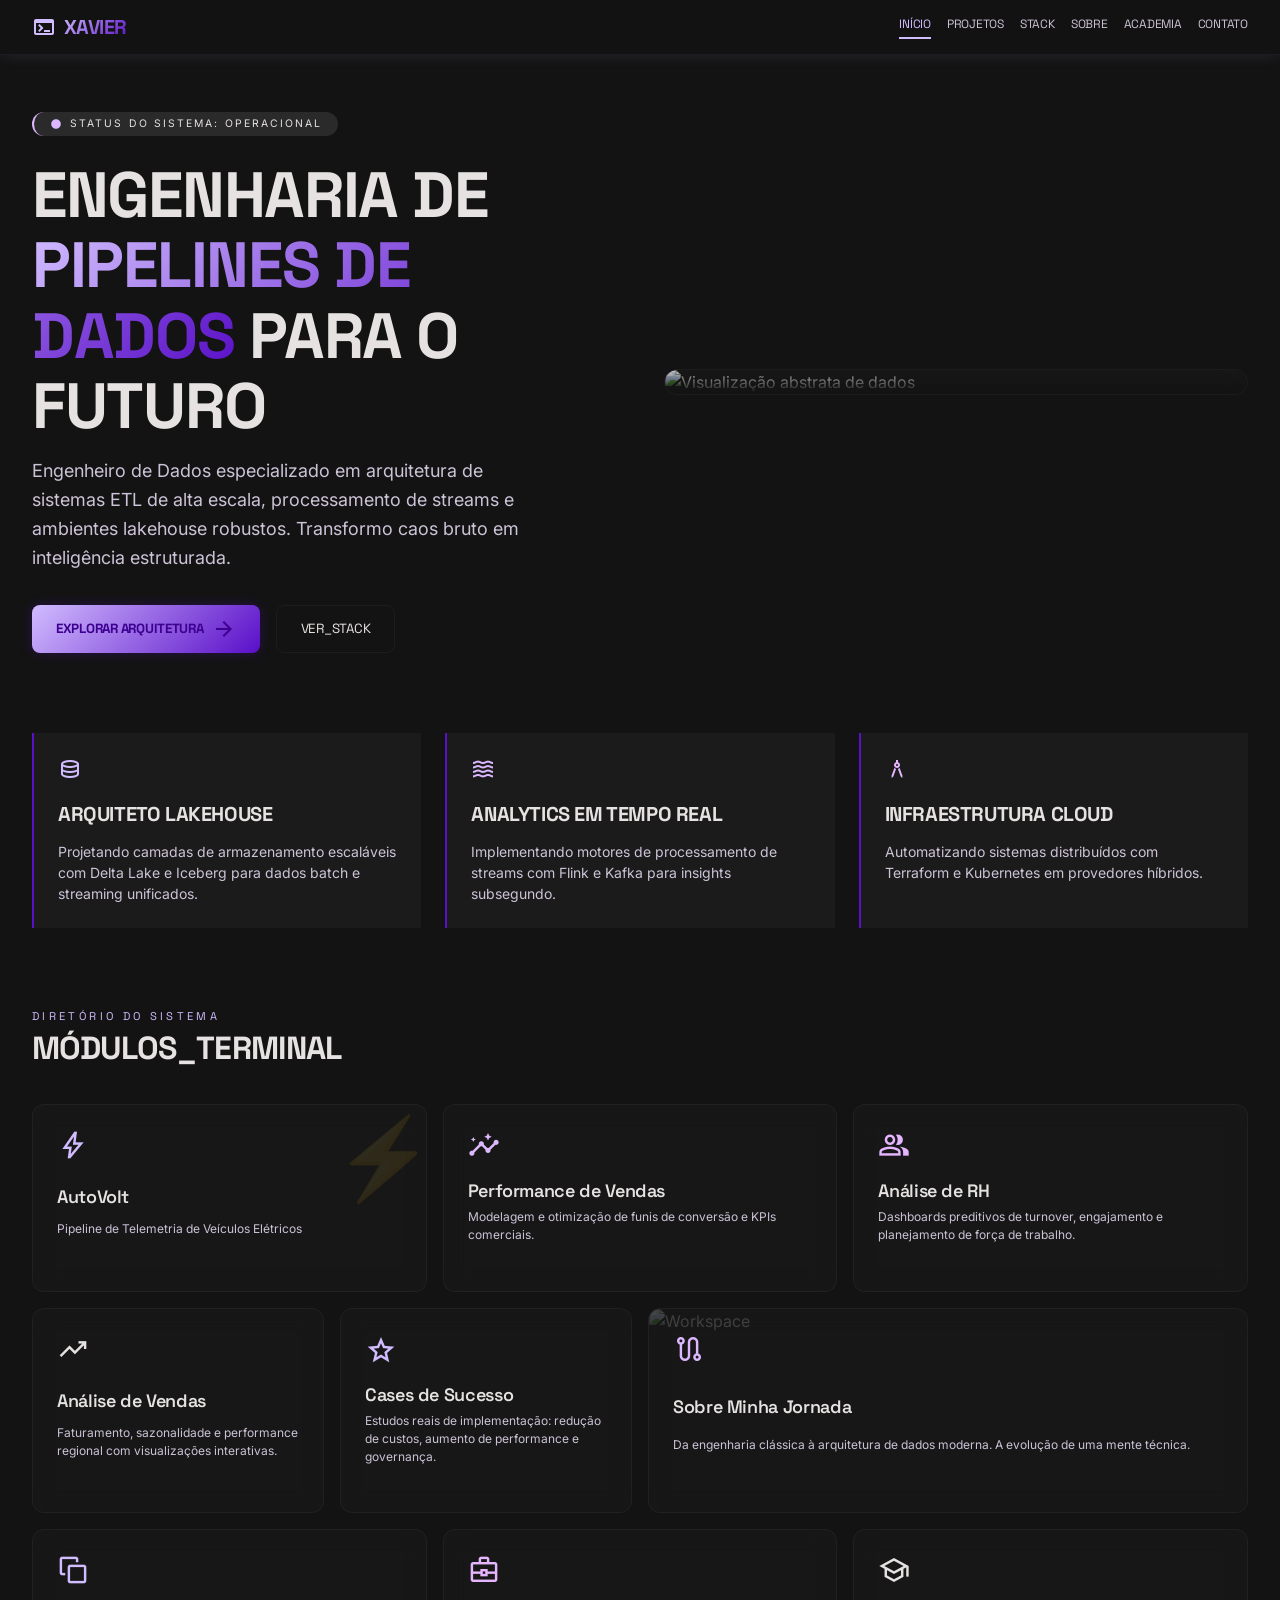
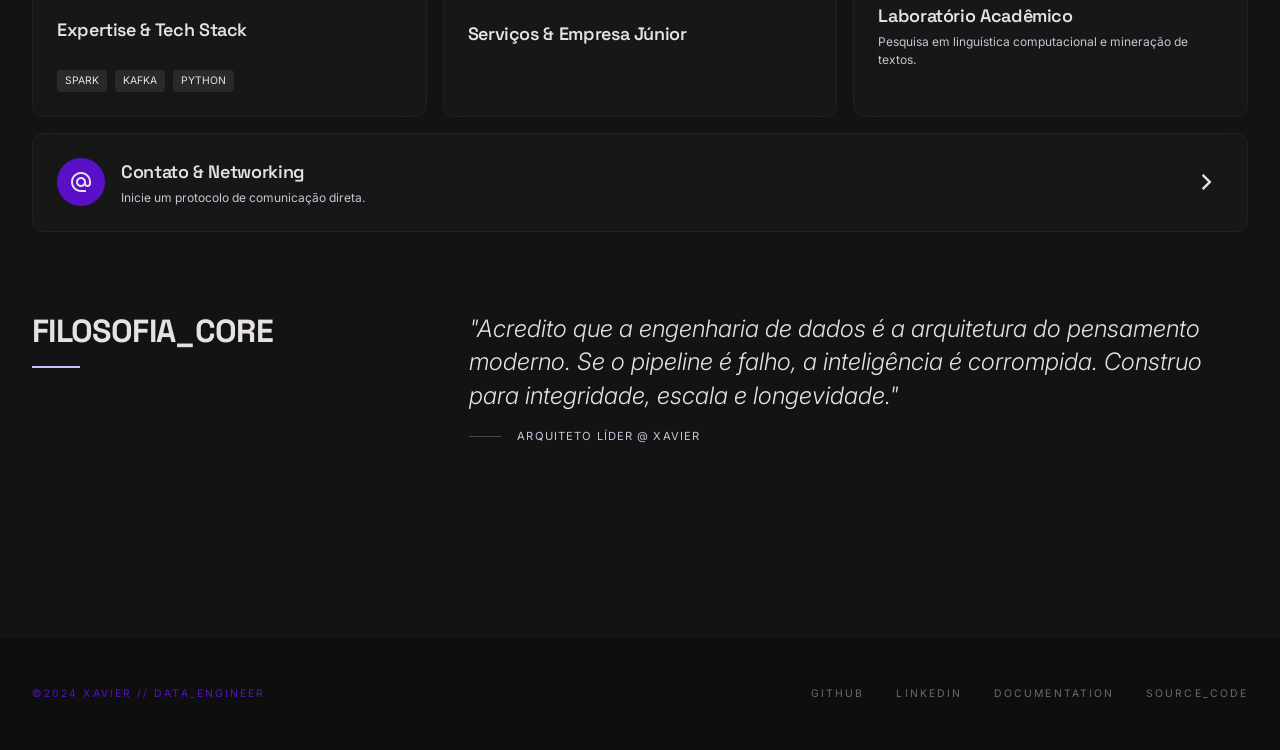
==== commit 21767ecd: "Traducao das paginas" ====
--- a/pages/index.html
+++ b/pages/index.html
@@ -192,7 +192,7 @@
   <!-- FOOTER -->
   <footer class="footer">
     <div class="footer-container">
-      <div class="copyright">©2024 NEON_ARCHITECT // DATA_ENGINEER</div>
+      <div class="copyright">©2024 XAVIER // DATA_ENGINEER</div>
       <div class="footer-links">
         <a href="#">GitHub</a>
         <a href="#">LinkedIn</a>
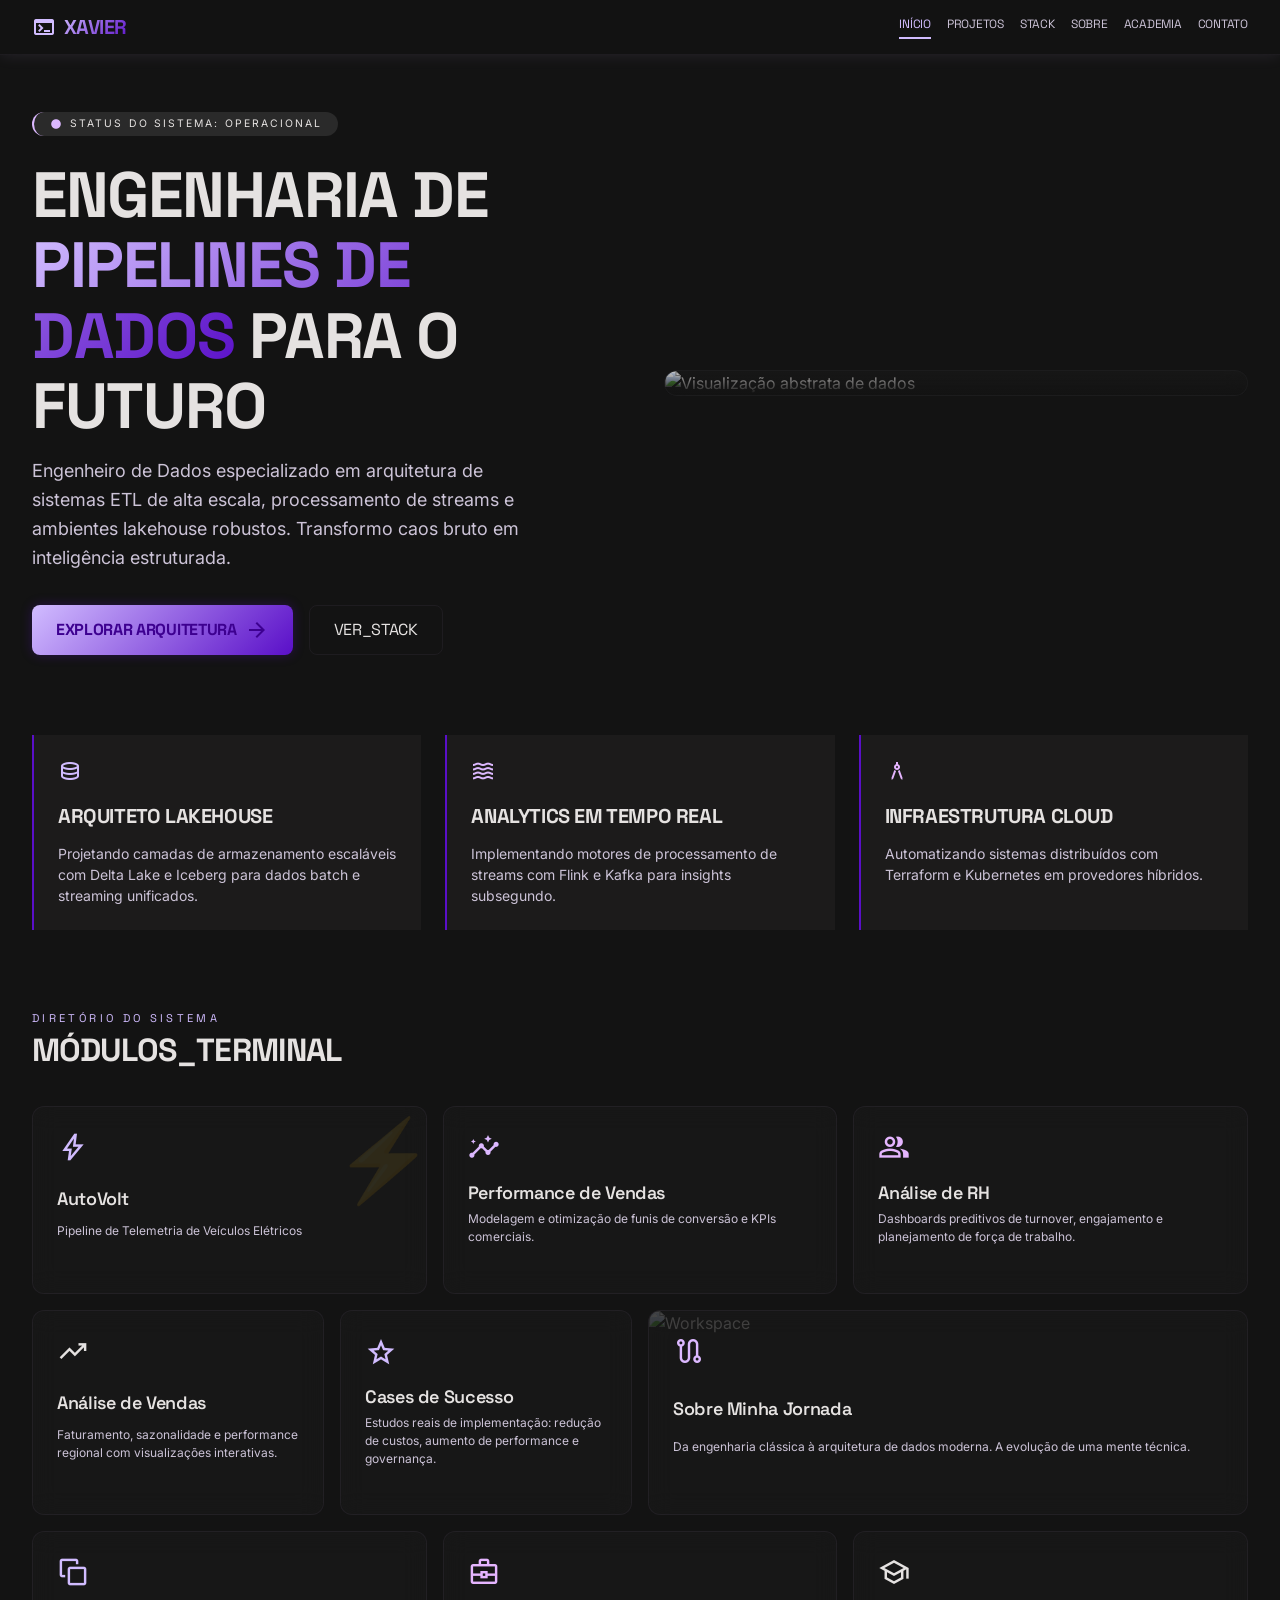
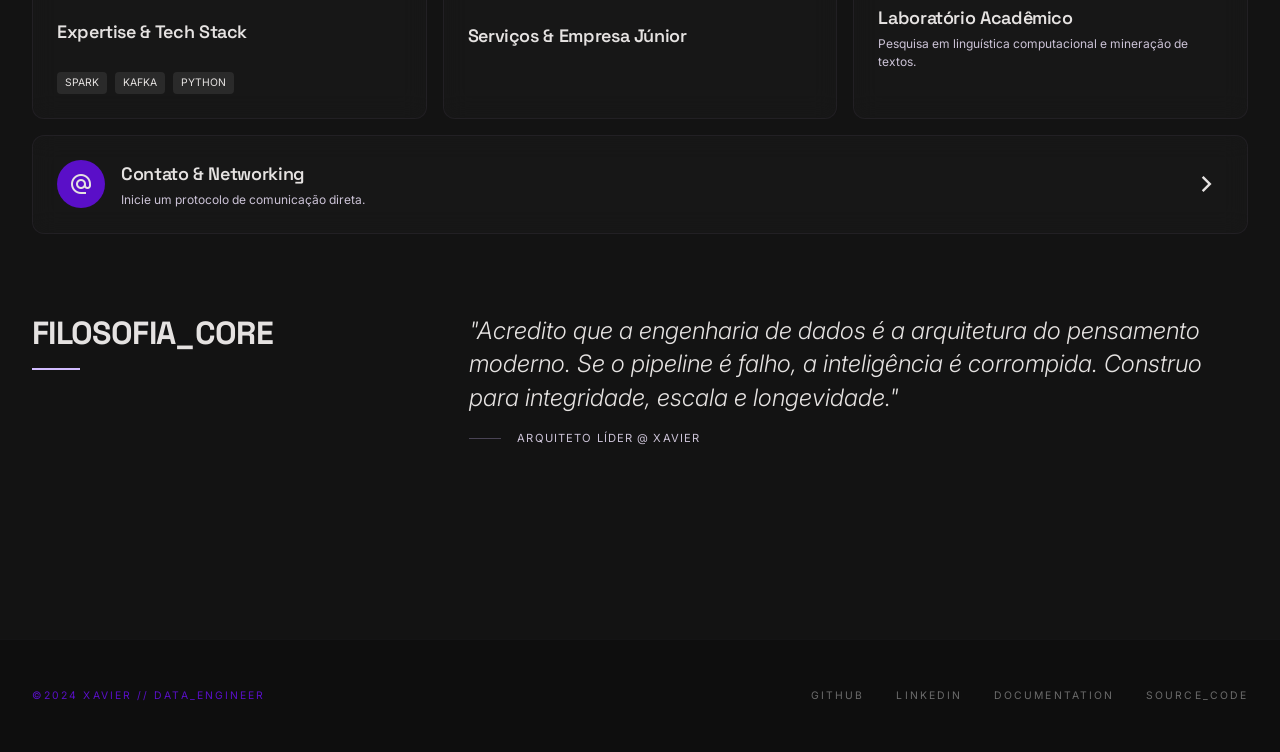
==== commit bd4dd050: "correção imagens e linkagens de contatos" ====
--- a/pages/index.html
+++ b/pages/index.html
@@ -48,15 +48,15 @@
             Engenheiro de Dados especializado em arquitetura de sistemas ETL de alta escala, processamento de streams e ambientes lakehouse robustos. Transformo caos bruto em inteligência estruturada.
           </p>
           <div class="hero-buttons">
-            <button class="btn-primary">
+            <a href="cases.html" class="btn-primary">
               EXPLORAR ARQUITETURA <span class="material-symbols-outlined">arrow_forward</span>
-            </button>
-            <button class="btn-secondary">VER_STACK</button>
+            </a>
+            <a href="stack.html" class="btn-secondary">VER_STACK</a>
           </div>
         </div>
         <div class="hero-image">
           <div class="glass-image">
-            <img src="https://lh3.googleusercontent.com/aida-public/[base64]" alt="Visualização abstrata de dados">
+            <img src="../assets/img-perfil/img-perfil.png" alt="Visualização abstrata de dados">
             <div class="image-overlay"></div>
           </div>
         </div>
@@ -194,10 +194,10 @@
     <div class="footer-container">
       <div class="copyright">©2024 XAVIER // DATA_ENGINEER</div>
       <div class="footer-links">
-        <a href="#">GitHub</a>
-        <a href="#">LinkedIn</a>
+        <a href="https://github.com/xavier9190" target="_blank">GitHub</a>
+        <a href="https://www.linkedin.com/in/pedrohenriquereisxavier/" target="_blank">LinkedIn</a>
         <a href="#">Documentation</a>
-        <a href="#">Source_Code</a>
+        <a href="https://github.com/xavier9190/Portifolio" target="_blank">Source_Code</a>
       </div>
     </div>
   </footer>
--- a/styles/styles-index.css
+++ b/styles/styles-index.css
@@ -127,6 +127,7 @@
   cursor: pointer;
   transition: transform 0.1s;
   box-shadow: 0 0 12px rgba(90, 15, 200, 0.3);
+  text-decoration: none;
 }
 
 .btn-primary:active {
@@ -141,6 +142,9 @@
   color: var(--on-surface);
   cursor: pointer;
   transition: all 0.2s;
+  text-decoration: none;
+  display: inline-flex;
+  align-items: center;
 }
 
 .btn-secondary:hover {
